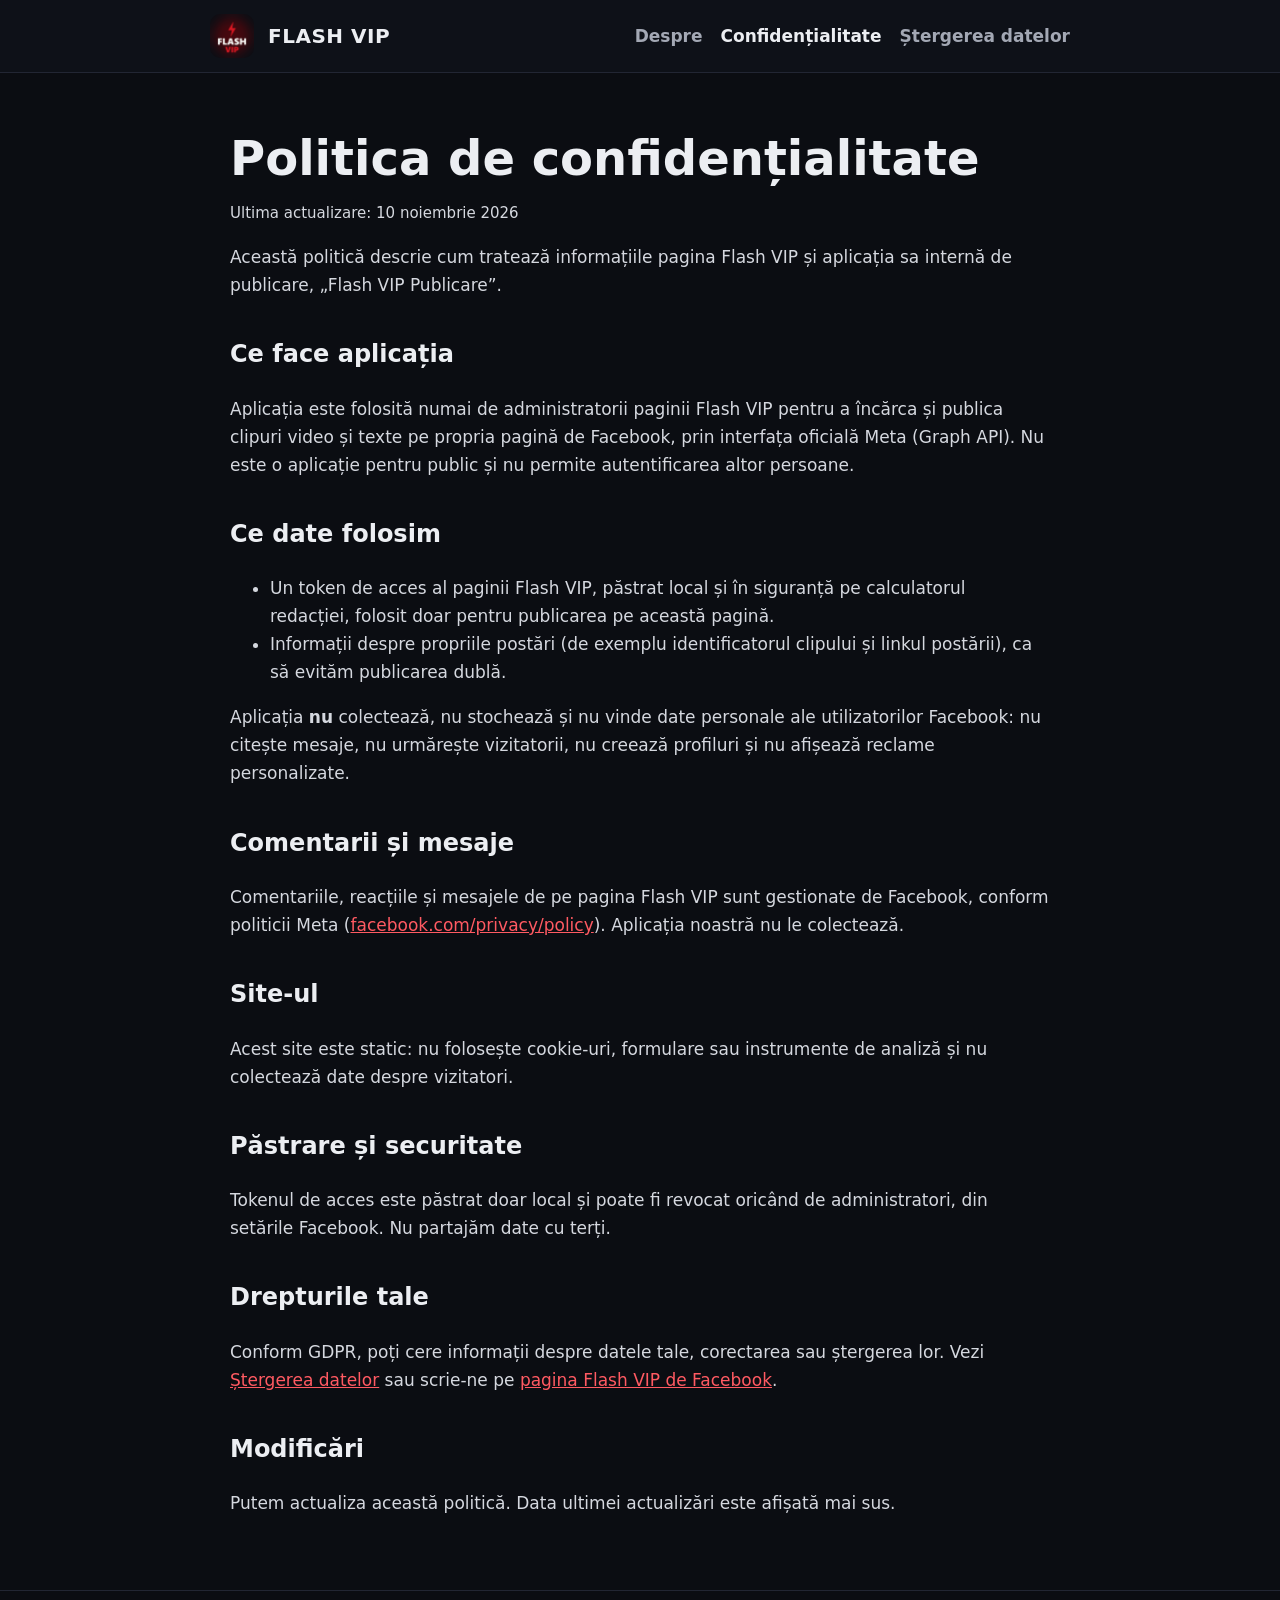
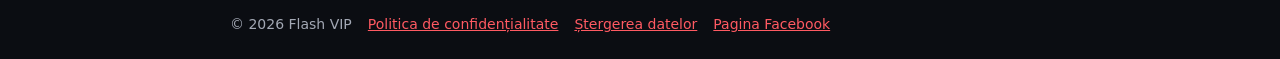
==== confidentialitate.html @ b5357ff5 "Site Flash VIP" ====
<!doctype html><html lang="ro"><head><meta charset="utf-8"><meta name="viewport" content="width=device-width,initial-scale=1">
<title>Politica de confidențialitate — Flash VIP</title><meta name="description" content="Flash VIP — știri din showbiz-ul românesc, pe scurt și verificate."><link rel="icon" href="favicon.png"><link rel="stylesheet" href="style.css"></head>
<body><header><div class="wrap top"><img src="logo.png" alt="Flash VIP"><a class="brand" href="index.html">FLASH VIP</a><nav><a href="index.html">Despre</a><a href="confidentialitate.html" class=on>Confidențialitate</a><a href="stergere-date.html">Ștergerea datelor</a></nav></div></header>
<main class="wrap"><section class="doc"><h1>Politica de confidențialitate</h1><p class="upd">Ultima actualizare: 10 noiembrie 2026</p>
<p>Această politică descrie cum tratează informațiile pagina Flash VIP și aplicația sa internă de publicare, „Flash VIP Publicare”.</p>
<h2>Ce face aplicația</h2><p>Aplicația este folosită numai de administratorii paginii Flash VIP pentru a încărca și publica clipuri video și texte pe propria pagină de Facebook, prin interfața oficială Meta (Graph API). Nu este o aplicație pentru public și nu permite autentificarea altor persoane.</p>
<h2>Ce date folosim</h2><ul><li>Un token de acces al paginii Flash VIP, păstrat local și în siguranță pe calculatorul redacției, folosit doar pentru publicarea pe această pagină.</li>
<li>Informații despre propriile postări (de exemplu identificatorul clipului și linkul postării), ca să evităm publicarea dublă.</li></ul>
<p>Aplicația <b>nu</b> colectează, nu stochează și nu vinde date personale ale utilizatorilor Facebook: nu citește mesaje, nu urmărește vizitatorii, nu creează profiluri și nu afișează reclame personalizate.</p>
<h2>Comentarii și mesaje</h2><p>Comentariile, reacțiile și mesajele de pe pagina Flash VIP sunt gestionate de Facebook, conform politicii Meta (<a href="https://www.facebook.com/privacy/policy/">facebook.com/privacy/policy</a>). Aplicația noastră nu le colectează.</p>
<h2>Site-ul</h2><p>Acest site este static: nu folosește cookie-uri, formulare sau instrumente de analiză și nu colectează date despre vizitatori.</p>
<h2>Păstrare și securitate</h2><p>Tokenul de acces este păstrat doar local și poate fi revocat oricând de administratori, din setările Facebook. Nu partajăm date cu terți.</p>
<h2>Drepturile tale</h2><p>Conform GDPR, poți cere informații despre datele tale, corectarea sau ștergerea lor. Vezi <a href="stergere-date.html">Ștergerea datelor</a> sau scrie-ne pe <a href="https://www.facebook.com/1396041986934657">pagina Flash VIP de Facebook</a>.</p>
<h2>Modificări</h2><p>Putem actualiza această politică. Data ultimei actualizări este afișată mai sus.</p></section></main>
<footer><div class="wrap"><span>© 2026 Flash VIP</span><a href="confidentialitate.html">Politica de confidențialitate</a><a href="stergere-date.html">Ștergerea datelor</a><a href="https://www.facebook.com/1396041986934657">Pagina Facebook</a></div></footer></body></html>
---- style.css ----
*{box-sizing:border-box}:root{--red:#d61822;--ink:#0b0d12;--card:#151822;--txt:#eceef2;--mut:#a3a8b4}
body{margin:0;background:var(--ink);color:var(--txt);font:17px/1.65 "Segoe UI",system-ui,-apple-system,Roboto,Arial,sans-serif}
a{color:#ff5a62}header{border-bottom:1px solid #222633;background:#0e1118}
.wrap{max-width:860px;margin:0 auto;padding:0 20px}
.top{display:flex;align-items:center;gap:14px;padding:14px 0;flex-wrap:wrap}
.top img{width:44px;height:44px;border-radius:10px}.brand{font-weight:800;letter-spacing:.5px;font-size:20px;color:var(--txt);text-decoration:none}
nav{margin-left:auto;display:flex;gap:18px;flex-wrap:wrap}nav a{color:var(--mut);text-decoration:none;font-weight:600}nav a:hover,nav a.on{color:var(--txt)}
.hero{padding:64px 0 40px}.tag{display:inline-block;background:var(--red);color:#fff;font-weight:800;padding:4px 12px;border-radius:6px;font-size:14px;letter-spacing:.6px}
h1{font-size:clamp(30px,6vw,48px);line-height:1.15;margin:18px 0 14px}h2{margin-top:36px;font-size:24px}
.lead{color:var(--mut);font-size:19px;max-width:640px}
.grid{display:grid;grid-template-columns:repeat(auto-fit,minmax(220px,1fr));gap:16px;margin:36px 0 56px}
.card{background:var(--card);border:1px solid #232838;border-radius:12px;padding:20px}.card b{display:block;margin-bottom:6px}
.doc{padding:40px 0 56px}.doc p,.doc li{color:#d5d8df}.upd{color:var(--mut);font-size:15px}
footer{border-top:1px solid #222633;color:var(--mut);font-size:14px;padding:22px 0}footer .wrap{display:flex;gap:16px;flex-wrap:wrap}
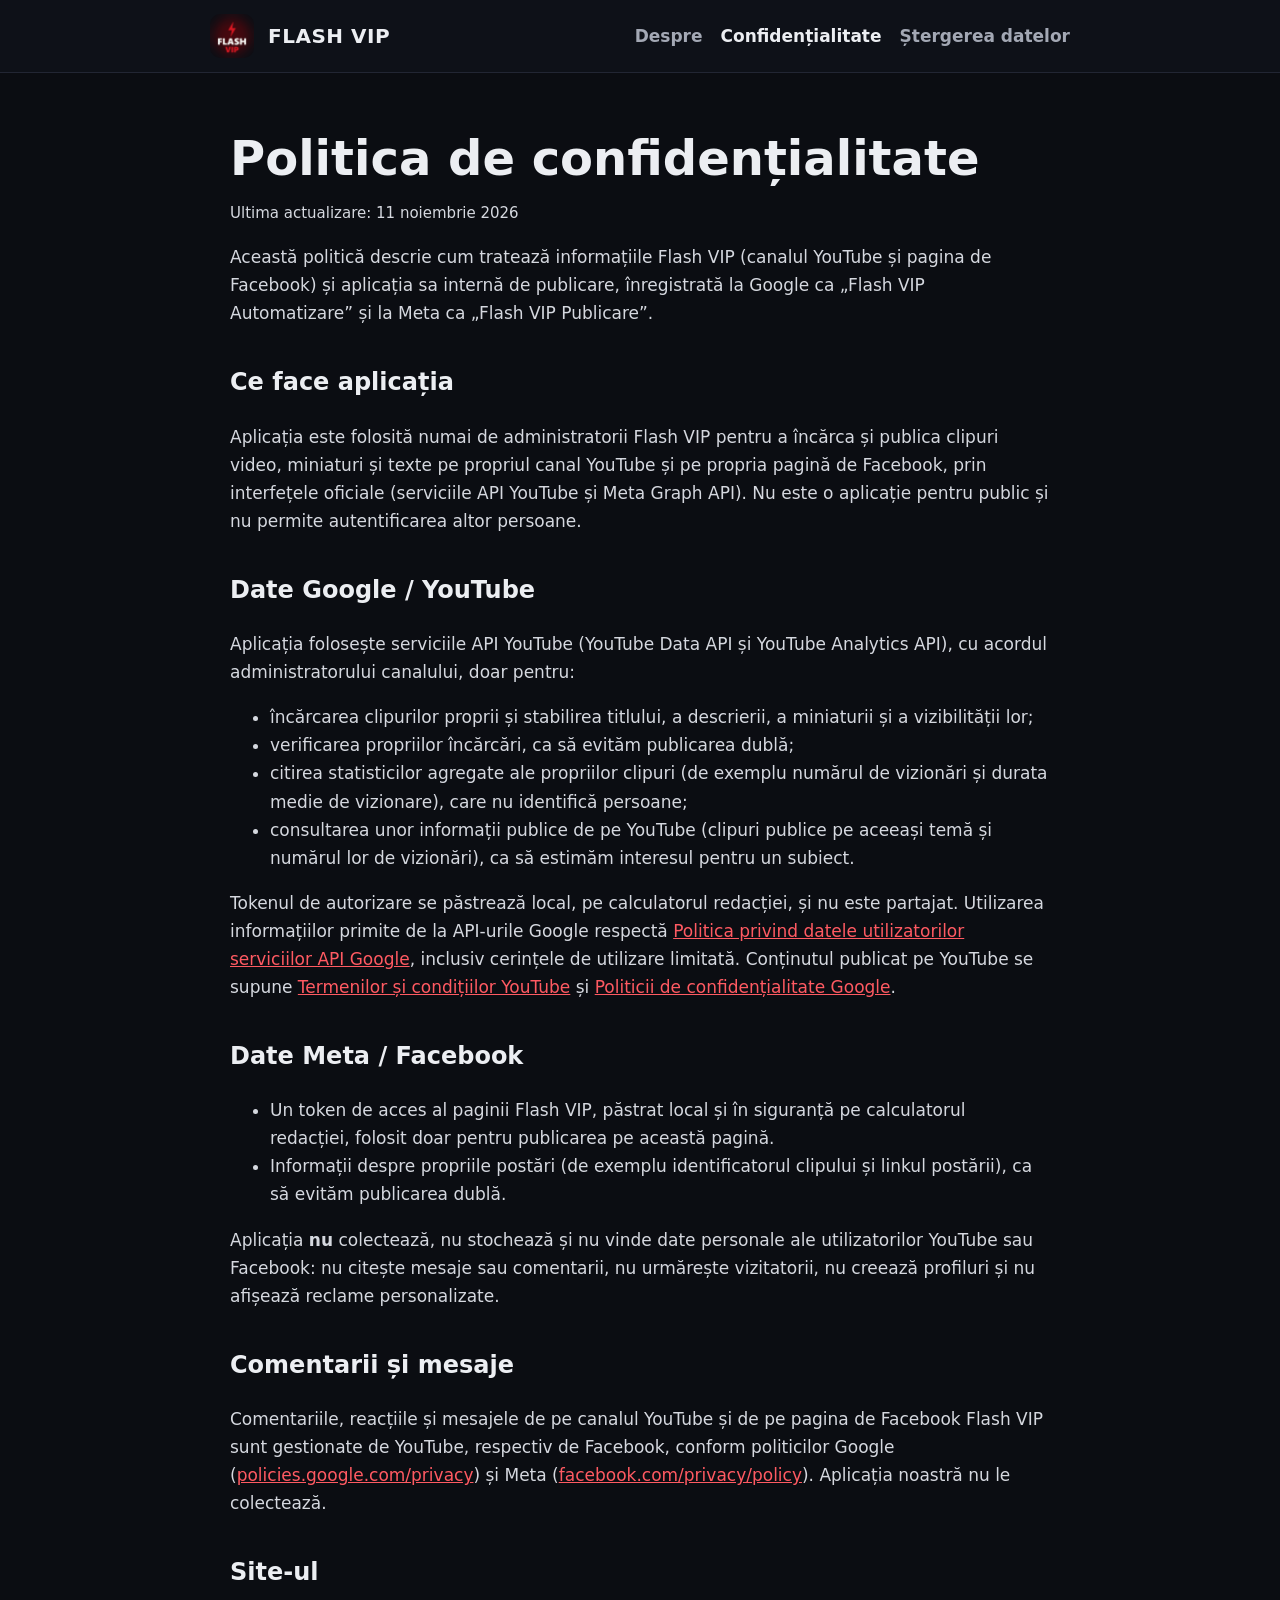
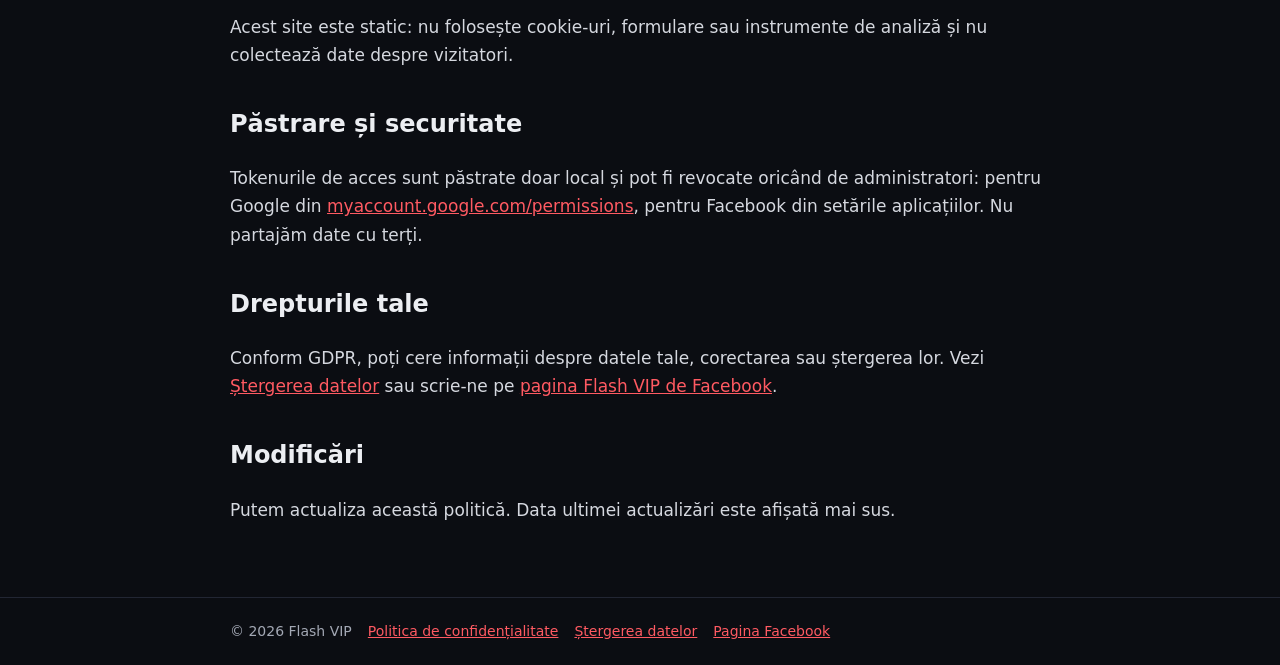
==== commit 39d39e8a: "Politica de confidențialitate: date Google / YouTube" ====
--- a/confidentialitate.html
+++ b/confidentialitate.html
@@ -1,15 +1,21 @@
 <!doctype html><html lang="ro"><head><meta charset="utf-8"><meta name="viewport" content="width=device-width,initial-scale=1">
 <title>Politica de confidențialitate — Flash VIP</title><meta name="description" content="Flash VIP — știri din showbiz-ul românesc, pe scurt și verificate."><link rel="icon" href="favicon.png"><link rel="stylesheet" href="style.css"></head>
 <body><header><div class="wrap top"><img src="logo.png" alt="Flash VIP"><a class="brand" href="index.html">FLASH VIP</a><nav><a href="index.html">Despre</a><a href="confidentialitate.html" class=on>Confidențialitate</a><a href="stergere-date.html">Ștergerea datelor</a></nav></div></header>
-<main class="wrap"><section class="doc"><h1>Politica de confidențialitate</h1><p class="upd">Ultima actualizare: 10 noiembrie 2026</p>
-<p>Această politică descrie cum tratează informațiile pagina Flash VIP și aplicația sa internă de publicare, „Flash VIP Publicare”.</p>
-<h2>Ce face aplicația</h2><p>Aplicația este folosită numai de administratorii paginii Flash VIP pentru a încărca și publica clipuri video și texte pe propria pagină de Facebook, prin interfața oficială Meta (Graph API). Nu este o aplicație pentru public și nu permite autentificarea altor persoane.</p>
-<h2>Ce date folosim</h2><ul><li>Un token de acces al paginii Flash VIP, păstrat local și în siguranță pe calculatorul redacției, folosit doar pentru publicarea pe această pagină.</li>
+<main class="wrap"><section class="doc"><h1>Politica de confidențialitate</h1><p class="upd">Ultima actualizare: 11 noiembrie 2026</p>
+<p>Această politică descrie cum tratează informațiile Flash VIP (canalul YouTube și pagina de Facebook) și aplicația sa internă de publicare, înregistrată la Google ca „Flash VIP Automatizare” și la Meta ca „Flash VIP Publicare”.</p>
+<h2>Ce face aplicația</h2><p>Aplicația este folosită numai de administratorii Flash VIP pentru a încărca și publica clipuri video, miniaturi și texte pe propriul canal YouTube și pe propria pagină de Facebook, prin interfețele oficiale (serviciile API YouTube și Meta Graph API). Nu este o aplicație pentru public și nu permite autentificarea altor persoane.</p>
+<h2>Date Google / YouTube</h2><p>Aplicația folosește serviciile API YouTube (YouTube Data API și YouTube Analytics API), cu acordul administratorului canalului, doar pentru:</p>
+<ul><li>încărcarea clipurilor proprii și stabilirea titlului, a descrierii, a miniaturii și a vizibilității lor;</li>
+<li>verificarea propriilor încărcări, ca să evităm publicarea dublă;</li>
+<li>citirea statisticilor agregate ale propriilor clipuri (de exemplu numărul de vizionări și durata medie de vizionare), care nu identifică persoane;</li>
+<li>consultarea unor informații publice de pe YouTube (clipuri publice pe aceeași temă și numărul lor de vizionări), ca să estimăm interesul pentru un subiect.</li></ul>
+<p>Tokenul de autorizare se păstrează local, pe calculatorul redacției, și nu este partajat. Utilizarea informațiilor primite de la API-urile Google respectă <a href="https://developers.google.com/terms/api-services-user-data-policy">Politica privind datele utilizatorilor serviciilor API Google</a>, inclusiv cerințele de utilizare limitată. Conținutul publicat pe YouTube se supune <a href="https://www.youtube.com/t/terms">Termenilor și condițiilor YouTube</a> și <a href="https://policies.google.com/privacy">Politicii de confidențialitate Google</a>.</p>
+<h2>Date Meta / Facebook</h2><ul><li>Un token de acces al paginii Flash VIP, păstrat local și în siguranță pe calculatorul redacției, folosit doar pentru publicarea pe această pagină.</li>
 <li>Informații despre propriile postări (de exemplu identificatorul clipului și linkul postării), ca să evităm publicarea dublă.</li></ul>
-<p>Aplicația <b>nu</b> colectează, nu stochează și nu vinde date personale ale utilizatorilor Facebook: nu citește mesaje, nu urmărește vizitatorii, nu creează profiluri și nu afișează reclame personalizate.</p>
-<h2>Comentarii și mesaje</h2><p>Comentariile, reacțiile și mesajele de pe pagina Flash VIP sunt gestionate de Facebook, conform politicii Meta (<a href="https://www.facebook.com/privacy/policy/">facebook.com/privacy/policy</a>). Aplicația noastră nu le colectează.</p>
+<p>Aplicația <b>nu</b> colectează, nu stochează și nu vinde date personale ale utilizatorilor YouTube sau Facebook: nu citește mesaje sau comentarii, nu urmărește vizitatorii, nu creează profiluri și nu afișează reclame personalizate.</p>
+<h2>Comentarii și mesaje</h2><p>Comentariile, reacțiile și mesajele de pe canalul YouTube și de pe pagina de Facebook Flash VIP sunt gestionate de YouTube, respectiv de Facebook, conform politicilor Google (<a href="https://policies.google.com/privacy">policies.google.com/privacy</a>) și Meta (<a href="https://www.facebook.com/privacy/policy/">facebook.com/privacy/policy</a>). Aplicația noastră nu le colectează.</p>
 <h2>Site-ul</h2><p>Acest site este static: nu folosește cookie-uri, formulare sau instrumente de analiză și nu colectează date despre vizitatori.</p>
-<h2>Păstrare și securitate</h2><p>Tokenul de acces este păstrat doar local și poate fi revocat oricând de administratori, din setările Facebook. Nu partajăm date cu terți.</p>
+<h2>Păstrare și securitate</h2><p>Tokenurile de acces sunt păstrate doar local și pot fi revocate oricând de administratori: pentru Google din <a href="https://myaccount.google.com/permissions">myaccount.google.com/permissions</a>, pentru Facebook din setările aplicațiilor. Nu partajăm date cu terți.</p>
 <h2>Drepturile tale</h2><p>Conform GDPR, poți cere informații despre datele tale, corectarea sau ștergerea lor. Vezi <a href="stergere-date.html">Ștergerea datelor</a> sau scrie-ne pe <a href="https://www.facebook.com/1396041986934657">pagina Flash VIP de Facebook</a>.</p>
 <h2>Modificări</h2><p>Putem actualiza această politică. Data ultimei actualizări este afișată mai sus.</p></section></main>
 <footer><div class="wrap"><span>© 2026 Flash VIP</span><a href="confidentialitate.html">Politica de confidențialitate</a><a href="stergere-date.html">Ștergerea datelor</a><a href="https://www.facebook.com/1396041986934657">Pagina Facebook</a></div></footer></body></html>
